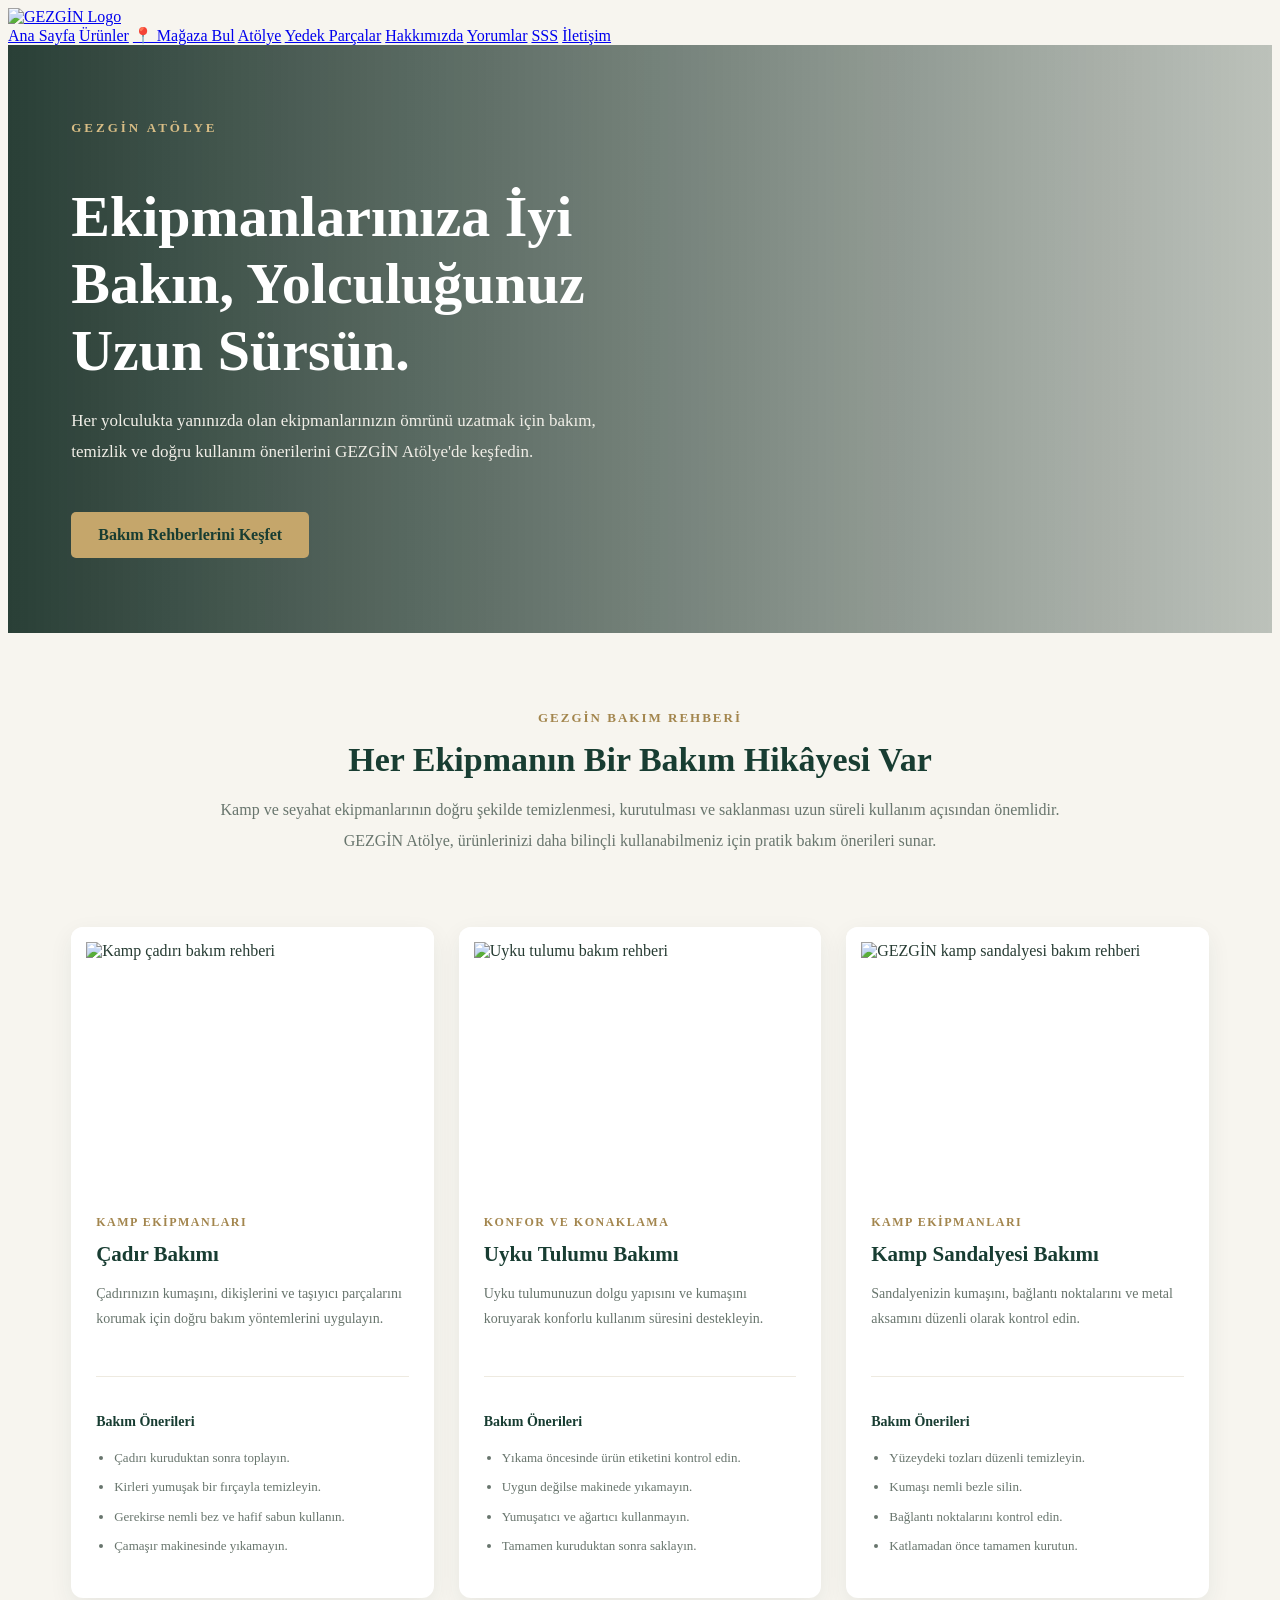
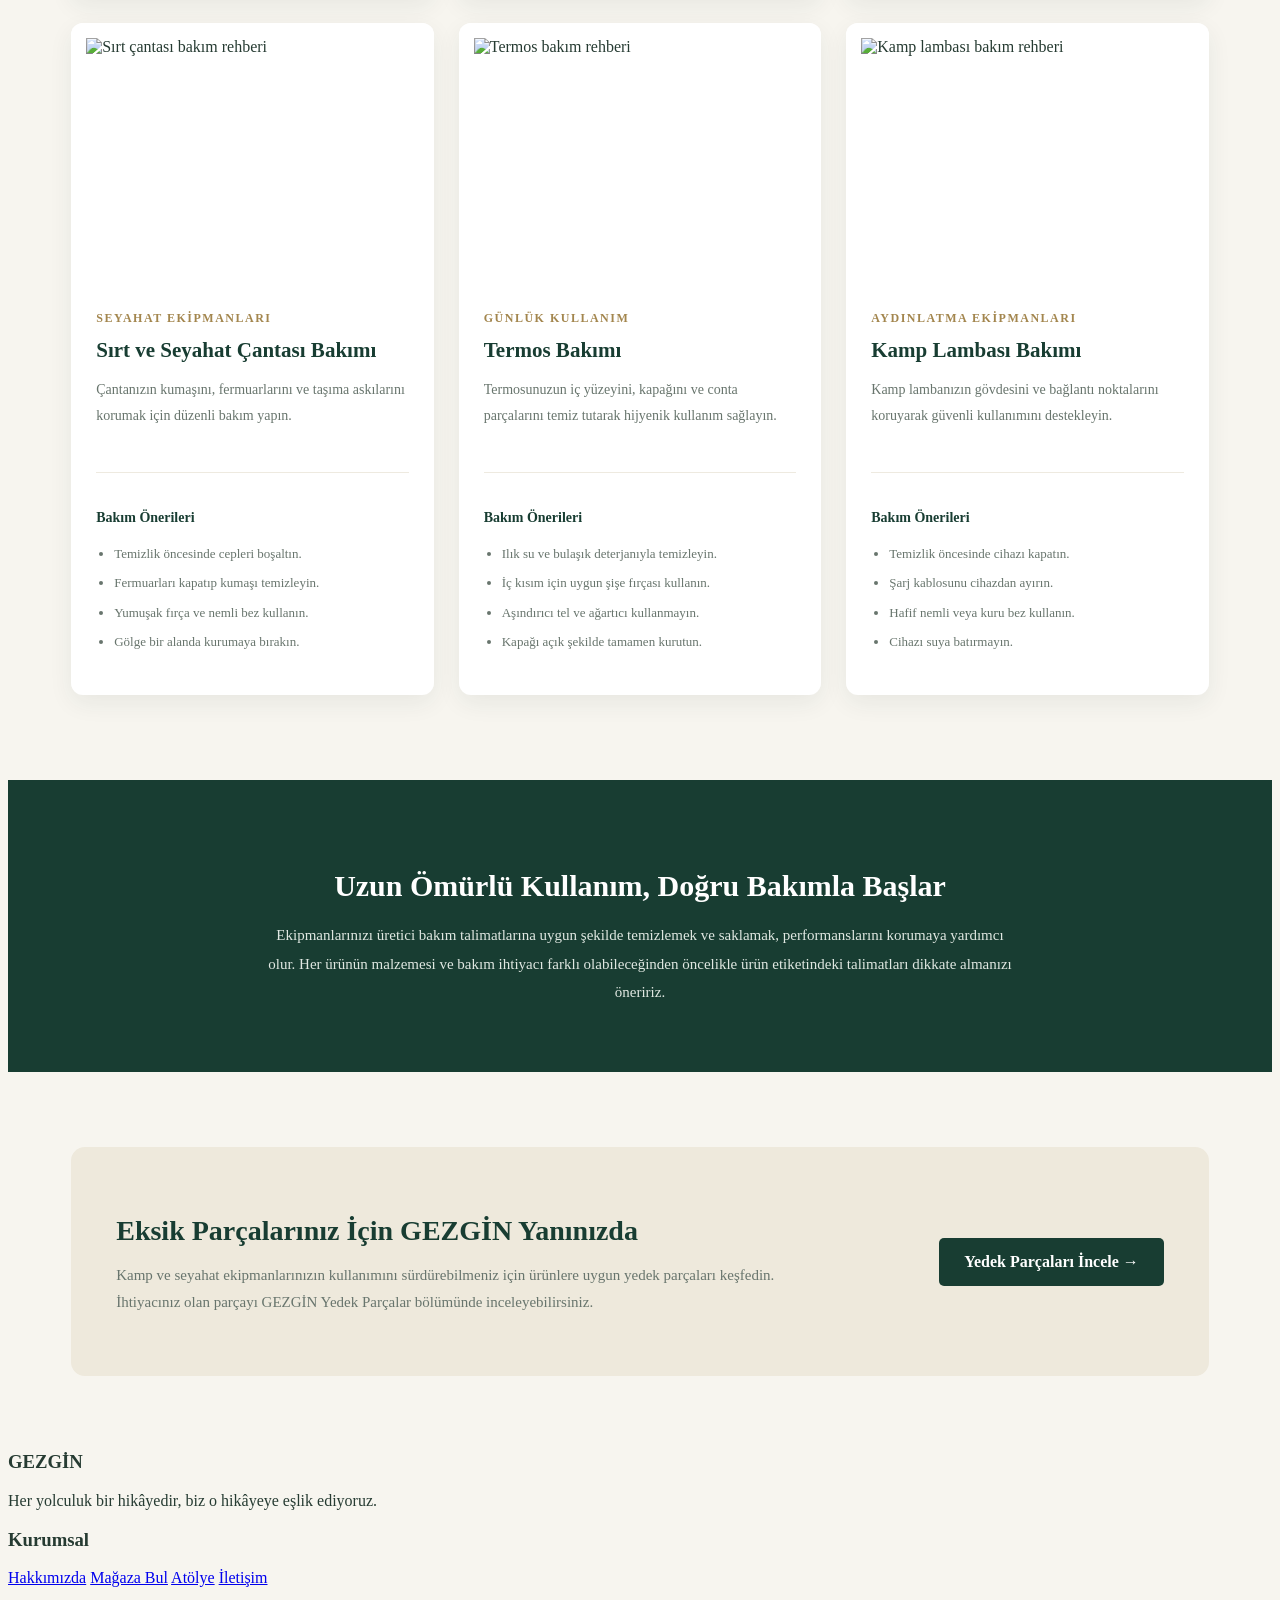
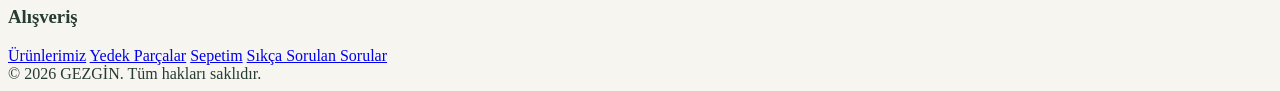
==== atolye.html @ 3ac99dc8 "Add files via upload" ====
<!DOCTYPE html>
<html lang="tr">
<head>
    <meta charset="UTF-8">
    <meta name="viewport" content="width=device-width, initial-scale=1.0">
    <meta name="description" content="GEZGİN Atölye: Kamp ve seyahat ekipmanlarınızın bakımı, temizliği ve uzun ömürlü kullanımı için rehberler.">

    <title>GEZGİN Atölye | Bakım ve Kullanım Rehberi</title>

    <link rel="stylesheet" href="style.css">

    <style>
        /* GENEL */
        .workshop-page {
            background: #f7f5ef;
            color: #263b32;
        }

        .workshop-container {
            width: 90%;
            max-width: 1250px;
            margin: auto;
        }

        /* HERO */
        .workshop-hero {
            min-height: 430px;
            background:
                linear-gradient(90deg, rgba(13, 38, 29, 0.88), rgba(13, 38, 29, 0.25)),
                url("images/gezgin-atolye.png") center/cover no-repeat;
            display: flex;
            align-items: center;
            color: white;
        }

        .workshop-hero-content {
            max-width: 650px;
            padding: 75px 0;
        }

        .workshop-label {
            color: #d8bd85;
            font-size: 13px;
            font-weight: 700;
            letter-spacing: 3px;
            text-transform: uppercase;
            margin-bottom: 20px;
        }

        .workshop-hero h1 {
            font-size: clamp(38px, 5vw, 58px);
            line-height: 1.15;
            margin-bottom: 22px;
            font-weight: 800;
        }

        .workshop-hero p {
            font-size: 17px;
            line-height: 1.8;
            color: #f0eee7;
            max-width: 570px;
        }

        .workshop-hero-button {
            display: inline-block;
            margin-top: 28px;
            padding: 14px 27px;
            background: #c5a66b;
            color: #183d32;
            text-decoration: none;
            border-radius: 5px;
            font-weight: 700;
            transition: 0.3s;
        }

        .workshop-hero-button:hover {
            background: #e0c995;
            transform: translateY(-3px);
        }

        /* GİRİŞ */
        .workshop-intro {
            text-align: center;
            padding: 75px 20px 55px;
            max-width: 850px;
            margin: auto;
        }

        .workshop-intro span {
            color: #a3864e;
            font-size: 13px;
            font-weight: 800;
            letter-spacing: 2px;
            text-transform: uppercase;
        }

        .workshop-intro h2 {
            color: #183d32;
            font-size: 34px;
            margin: 15px 0;
        }

        .workshop-intro p {
            color: #68756d;
            line-height: 1.9;
            font-size: 16px;
        }

        /* KATEGORİ KARTLARI */
        .workshop-grid {
            display: grid;
            grid-template-columns: repeat(3, 1fr);
            gap: 25px;
            padding-bottom: 85px;
        }

        .workshop-card {
            background: white;
            border-radius: 12px;
            overflow: hidden;
            box-shadow: 0 8px 25px rgba(24, 61, 50, 0.07);
            transition: 0.3s;
        }

        .workshop-card:hover {
            transform: translateY(-7px);
            box-shadow: 0 15px 35px rgba(24, 61, 50, 0.13);
        }

      .workshop-card-image {
    height: 260px;
    padding: 15px;
    background: #ffffff;
    overflow: hidden;
    display: flex;
    align-items: center;
    justify-content: center;
    box-sizing: border-box;
}

.workshop-card-image img {
    width: 100%;
    height: 100%;
    object-fit: contain;
    display: block;
    transition: 0.5s;
}

.workshop-card:hover .workshop-card-image img {
    transform: scale(1.04);
}

        .workshop-card:hover .workshop-card-image img {
            transform: scale(1.06);
        }

        .workshop-card-content {
            padding: 25px;
        }

        .workshop-card-content span {
            color: #a3864e;
            font-size: 12px;
            font-weight: 800;
            letter-spacing: 1.5px;
            text-transform: uppercase;
        }

        .workshop-card-content h3 {
            color: #183d32;
            font-size: 21px;
            margin: 12px 0;
        }

        .workshop-card-content p {
            color: #68756d;
            font-size: 14px;
            line-height: 1.8;
            min-height: 75px;
        }

        .workshop-tips {
            margin-top: 20px;
            padding-top: 18px;
            border-top: 1px solid #eeeae0;
        }

        .workshop-tips h4 {
            color: #183d32;
            font-size: 14px;
            margin-bottom: 12px;
        }

        .workshop-tips ul {
            padding-left: 18px;
            color: #68756d;
        }

        .workshop-tips li {
            font-size: 13px;
            line-height: 1.8;
            margin-bottom: 6px;
        }

        /* BİLGİ ALANI */
        .workshop-info {
            background: #183d32;
            color: white;
            padding: 65px 20px;
            text-align: center;
        }

        .workshop-info h2 {
            font-size: 30px;
            margin-bottom: 18px;
        }

        .workshop-info p {
            max-width: 750px;
            margin: auto;
            color: #e0e8e2;
            line-height: 1.9;
            font-size: 15px;
        }

        /* YEDEK PARÇA YÖNLENDİRME */
        .workshop-parts {
            margin: 75px auto;
            background: #eee9dc;
            border-radius: 14px;
            padding: 45px;
            display: flex;
            justify-content: space-between;
            align-items: center;
            gap: 30px;
        }

        .workshop-parts-text {
            max-width: 700px;
        }

        .workshop-parts h2 {
            color: #183d32;
            font-size: 28px;
            margin-bottom: 12px;
        }

        .workshop-parts p {
            color: #68756d;
            line-height: 1.8;
            font-size: 15px;
        }

        .workshop-parts a {
            display: inline-block;
            flex-shrink: 0;
            background: #183d32;
            color: white;
            padding: 15px 25px;
            border-radius: 5px;
            text-decoration: none;
            font-weight: 700;
            transition: 0.3s;
        }

        .workshop-parts a:hover {
            background: #c5a66b;
            color: #183d32;
        }

        /* DUYARLILIK */
        @media(max-width: 900px) {
            .workshop-grid {
                grid-template-columns: repeat(2, 1fr);
            }
        }

        @media(max-width: 600px) {
            .workshop-grid {
                grid-template-columns: 1fr;
            }

            .workshop-hero {
                min-height: 380px;
            }

            .workshop-hero-content {
                padding: 55px 0;
            }

            .workshop-intro h2 {
                font-size: 27px;
            }

            .workshop-parts {
                flex-direction: column;
                align-items: flex-start;
                padding: 30px;
            }

            .workshop-parts h2 {
                font-size: 24px;
            }
        }
    </style>
</head>

<body class="workshop-page">

<header class="site-header">

    <a href="index.html" class="logo">
        <img src="images/logo.png" alt="GEZGİN Logo">
    </a>

    <nav class="main-nav">
        <a href="index.html">Ana Sayfa</a>
        <a href="urunler.html">Ürünler</a>
        <a href="magazalar.html">📍 Mağaza Bul</a>
        <a href="atolye.html">Atölye</a>
        <a href="yedek-parcalar.html">Yedek Parçalar</a>
        <a href="hakkimizda.html">Hakkımızda</a>
        <a href="yorumlar.html">Yorumlar</a>
        <a href="sss.html">SSS</a>
        <a href="iletisim.html">İletişim</a>
    </nav>

</header>

<main>

    <section class="workshop-hero">
        <div class="workshop-container">
            <div class="workshop-hero-content">
                <div class="workshop-label">GEZGİN ATÖLYE</div>

                <h1>Ekipmanlarınıza İyi Bakın, Yolculuğunuz Uzun Sürsün.</h1>

                <p>
                    Her yolculukta yanınızda olan ekipmanlarınızın ömrünü
                    uzatmak için bakım, temizlik ve doğru kullanım
                    önerilerini GEZGİN Atölye'de keşfedin.
                </p>

                <a href="#bakim-rehberleri" class="workshop-hero-button">
                    Bakım Rehberlerini Keşfet
                </a>
            </div>
        </div>
    </section>

    <section class="workshop-intro">
        <span>GEZGİN BAKIM REHBERİ</span>
        <h2>Her Ekipmanın Bir Bakım Hikâyesi Var</h2>

        <p>
            Kamp ve seyahat ekipmanlarının doğru şekilde temizlenmesi,
            kurutulması ve saklanması uzun süreli kullanım açısından
            önemlidir. GEZGİN Atölye, ürünlerinizi daha bilinçli
            kullanabilmeniz için pratik bakım önerileri sunar.
        </p>
    </section>

    <section class="workshop-container" id="bakim-rehberleri">

        <div class="workshop-grid">

            <article class="workshop-card">
                <div class="workshop-card-image">
                    <img src="images/cadiryesil.png" alt="Kamp çadırı bakım rehberi">
                </div>

                <div class="workshop-card-content">
                    <span>KAMP EKİPMANLARI</span>
                    <h3>Çadır Bakımı</h3>

                    <p>
                        Çadırınızın kumaşını, dikişlerini ve taşıyıcı
                        parçalarını korumak için doğru bakım yöntemlerini
                        uygulayın.
                    </p>

                    <div class="workshop-tips">
                        <h4>Bakım Önerileri</h4>
                        <ul>
                            <li>Çadırı kuruduktan sonra toplayın.</li>
                            <li>Kirleri yumuşak bir fırçayla temizleyin.</li>
                            <li>Gerekirse nemli bez ve hafif sabun kullanın.</li>
                            <li>Çamaşır makinesinde yıkamayın.</li>
                        </ul>
                    </div>
                </div>
            </article>

            <article class="workshop-card">
                <div class="workshop-card-image">
                    <img src="images/tulumyesil.png" alt="Uyku tulumu bakım rehberi">
                </div>

                <div class="workshop-card-content">
                    <span>KONFOR VE KONAKLAMA</span>
                    <h3>Uyku Tulumu Bakımı</h3>

                    <p>
                        Uyku tulumunuzun dolgu yapısını ve kumaşını
                        koruyarak konforlu kullanım süresini destekleyin.
                    </p>

                    <div class="workshop-tips">
                        <h4>Bakım Önerileri</h4>
                        <ul>
                            <li>Yıkama öncesinde ürün etiketini kontrol edin.</li>
                            <li>Uygun değilse makinede yıkamayın.</li>
                            <li>Yumuşatıcı ve ağartıcı kullanmayın.</li>
                            <li>Tamamen kuruduktan sonra saklayın.</li>
                        </ul>
                    </div>
                </div>
            </article>

            <article class="workshop-card">
                <div class="workshop-card-image">
                    <img
    src="images/sandalyeyesil.png"
    alt="GEZGİN kamp sandalyesi bakım rehberi"
    onerror="this.onerror=null; this.src='images/sandalyelacivert.png';"
>
                </div>

                <div class="workshop-card-content">
                    <span>KAMP EKİPMANLARI</span>
                    <h3>Kamp Sandalyesi Bakımı</h3>

                    <p>
                        Sandalyenizin kumaşını, bağlantı noktalarını
                        ve metal aksamını düzenli olarak kontrol edin.
                    </p>

                    <div class="workshop-tips">
                        <h4>Bakım Önerileri</h4>
                        <ul>
                            <li>Yüzeydeki tozları düzenli temizleyin.</li>
                            <li>Kumaşı nemli bezle silin.</li>
                            <li>Bağlantı noktalarını kontrol edin.</li>
                            <li>Katlamadan önce tamamen kurutun.</li>
                        </ul>
                    </div>
                </div>
            </article>

            <article class="workshop-card">
                <div class="workshop-card-image">
                    <img src="images/sirtcantasiyesil.png" alt="Sırt çantası bakım rehberi">
                </div>

                <div class="workshop-card-content">
                    <span>SEYAHAT EKİPMANLARI</span>
                    <h3>Sırt ve Seyahat Çantası Bakımı</h3>

                    <p>
                        Çantanızın kumaşını, fermuarlarını ve taşıma
                        askılarını korumak için düzenli bakım yapın.
                    </p>

                    <div class="workshop-tips">
                        <h4>Bakım Önerileri</h4>
                        <ul>
                            <li>Temizlik öncesinde cepleri boşaltın.</li>
                            <li>Fermuarları kapatıp kumaşı temizleyin.</li>
                            <li>Yumuşak fırça ve nemli bez kullanın.</li>
                            <li>Gölge bir alanda kurumaya bırakın.</li>
                        </ul>
                    </div>
                </div>
            </article>

            <article class="workshop-card">
                <div class="workshop-card-image">
                    <img src="images/termossiyah.png" alt="Termos bakım rehberi">
                </div>

                <div class="workshop-card-content">
                    <span>GÜNLÜK KULLANIM</span>
                    <h3>Termos Bakımı</h3>

                    <p>
                        Termosunuzun iç yüzeyini, kapağını ve conta
                        parçalarını temiz tutarak hijyenik kullanım sağlayın.
                    </p>

                    <div class="workshop-tips">
                        <h4>Bakım Önerileri</h4>
                        <ul>
                            <li>Ilık su ve bulaşık deterjanıyla temizleyin.</li>
                            <li>İç kısım için uygun şişe fırçası kullanın.</li>
                            <li>Aşındırıcı tel ve ağartıcı kullanmayın.</li>
                            <li>Kapağı açık şekilde tamamen kurutun.</li>
                        </ul>
                    </div>
                </div>
            </article>

            <article class="workshop-card">
                <div class="workshop-card-image">
                    <img src="images/kamplambasi.png" alt="Kamp lambası bakım rehberi">
                </div>

                <div class="workshop-card-content">
                    <span>AYDINLATMA EKİPMANLARI</span>
                    <h3>Kamp Lambası Bakımı</h3>

                    <p>
                        Kamp lambanızın gövdesini ve bağlantı noktalarını
                        koruyarak güvenli kullanımını destekleyin.
                    </p>

                    <div class="workshop-tips">
                        <h4>Bakım Önerileri</h4>
                        <ul>
                            <li>Temizlik öncesinde cihazı kapatın.</li>
                            <li>Şarj kablosunu cihazdan ayırın.</li>
                            <li>Hafif nemli veya kuru bez kullanın.</li>
                            <li>Cihazı suya batırmayın.</li>
                        </ul>
                    </div>
                </div>
            </article>

        </div>
    </section>

    <section class="workshop-info">
        <div class="workshop-container">
            <h2>Uzun Ömürlü Kullanım, Doğru Bakımla Başlar</h2>

            <p>
                Ekipmanlarınızı üretici bakım talimatlarına uygun şekilde
                temizlemek ve saklamak, performanslarını korumaya yardımcı
                olur. Her ürünün malzemesi ve bakım ihtiyacı farklı
                olabileceğinden öncelikle ürün etiketindeki talimatları
                dikkate almanızı öneririz.
            </p>
        </div>
    </section>

    <section class="workshop-container">
        <div class="workshop-parts">
            <div class="workshop-parts-text">
                <h2>Eksik Parçalarınız İçin GEZGİN Yanınızda</h2>

                <p>
                    Kamp ve seyahat ekipmanlarınızın kullanımını
                    sürdürebilmeniz için ürünlere uygun yedek parçaları
                    keşfedin. İhtiyacınız olan parçayı GEZGİN Yedek
                    Parçalar bölümünde inceleyebilirsiniz.
                </p>
            </div>

            <a href="yedek-parcalar.html">
                Yedek Parçaları İncele →
            </a>
        </div>
    </section>

</main>

<footer class="site-footer">
    <div class="footer-content">

        <div class="footer-column">
            <h3>GEZGİN</h3>
            <p>
                Her yolculuk bir hikâyedir,
                biz o hikâyeye eşlik ediyoruz.
            </p>
        </div>

        <div class="footer-column">
            <h3>Kurumsal</h3>
            <a href="hakkimizda.html">Hakkımızda</a>
            <a href="magazalar.html">Mağaza Bul</a>
            <a href="atolye.html">Atölye</a>
            <a href="iletisim.html">İletişim</a>
        </div>

        <div class="footer-column">
            <h3>Alışveriş</h3>
            <a href="urunler.html">Ürünlerimiz</a>
            <a href="yedek-parcalar.html">Yedek Parçalar</a>
            <a href="sepet.html">Sepetim</a>
            <a href="sss.html">Sıkça Sorulan Sorular</a>
        </div>

    </div>

    <div class="footer-bottom">
        © 2026 GEZGİN. Tüm hakları saklıdır.
    </div>
</footer>

</body>
</html>
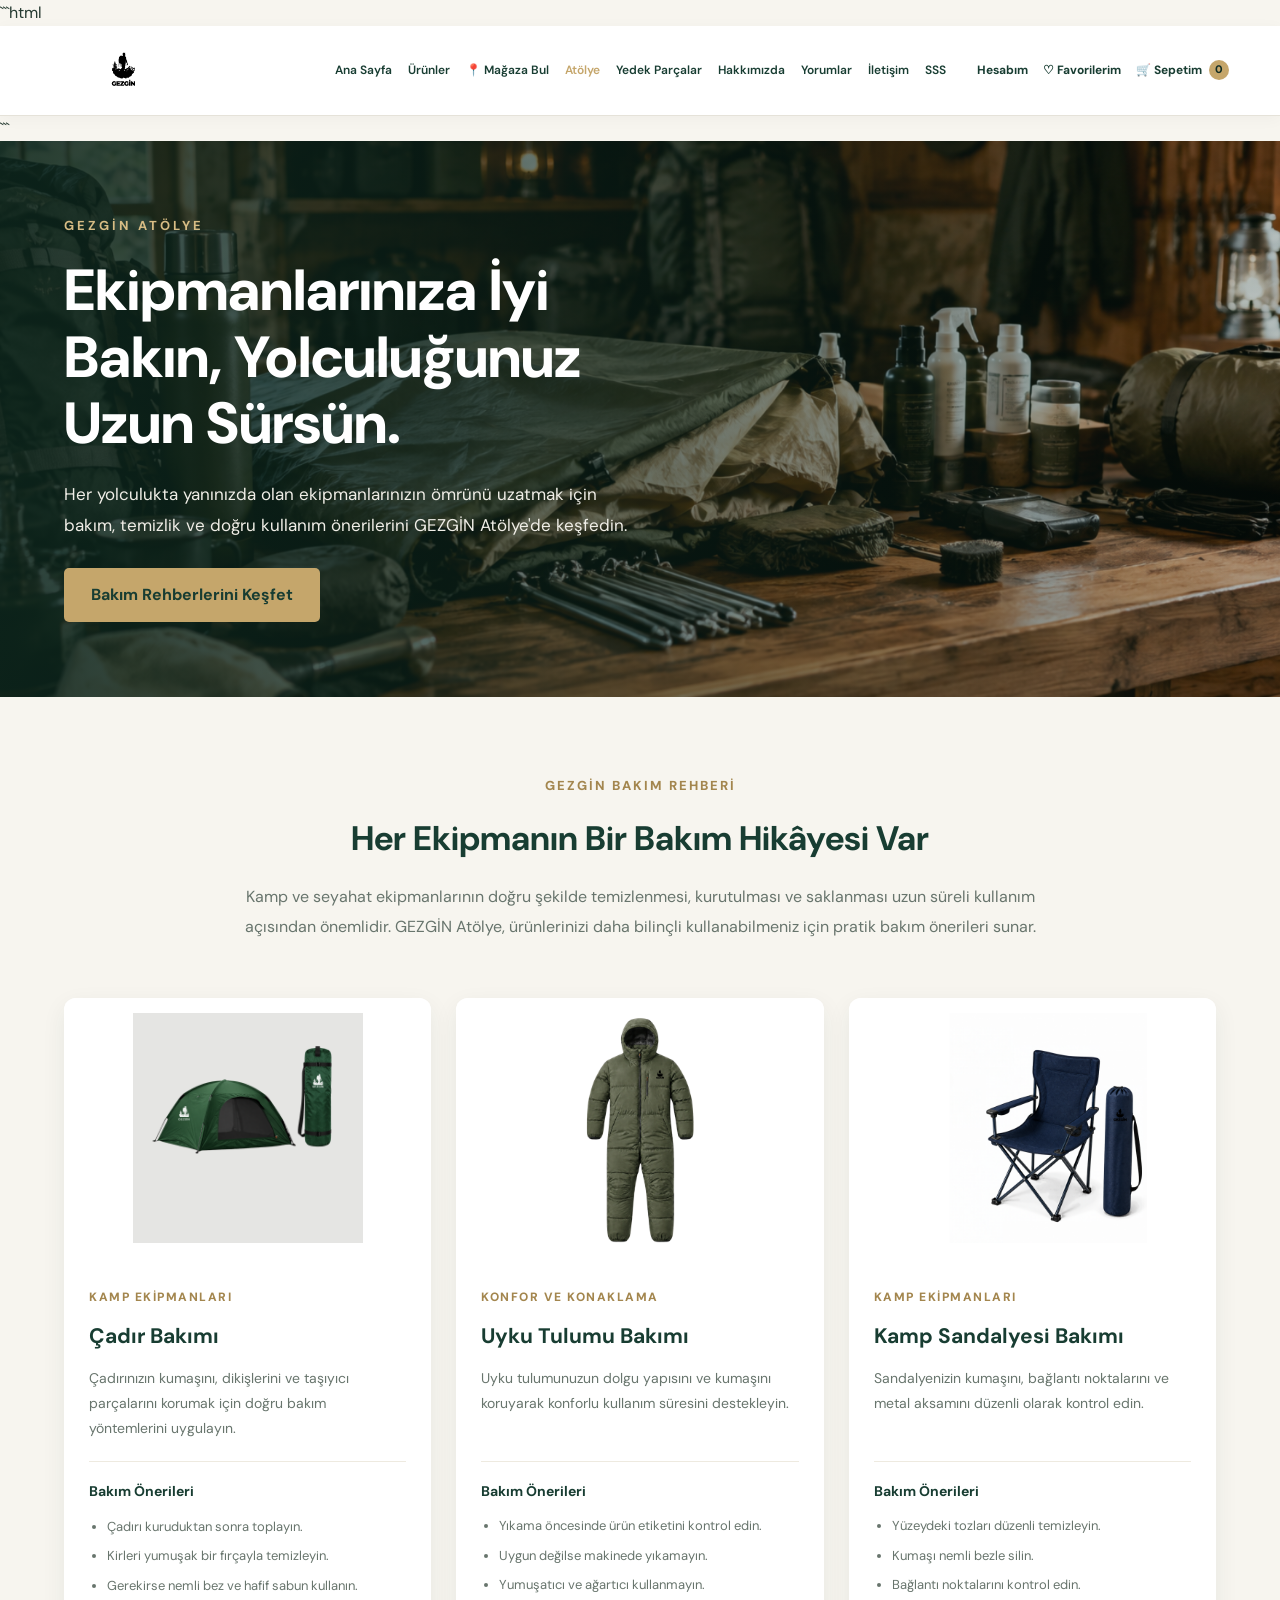
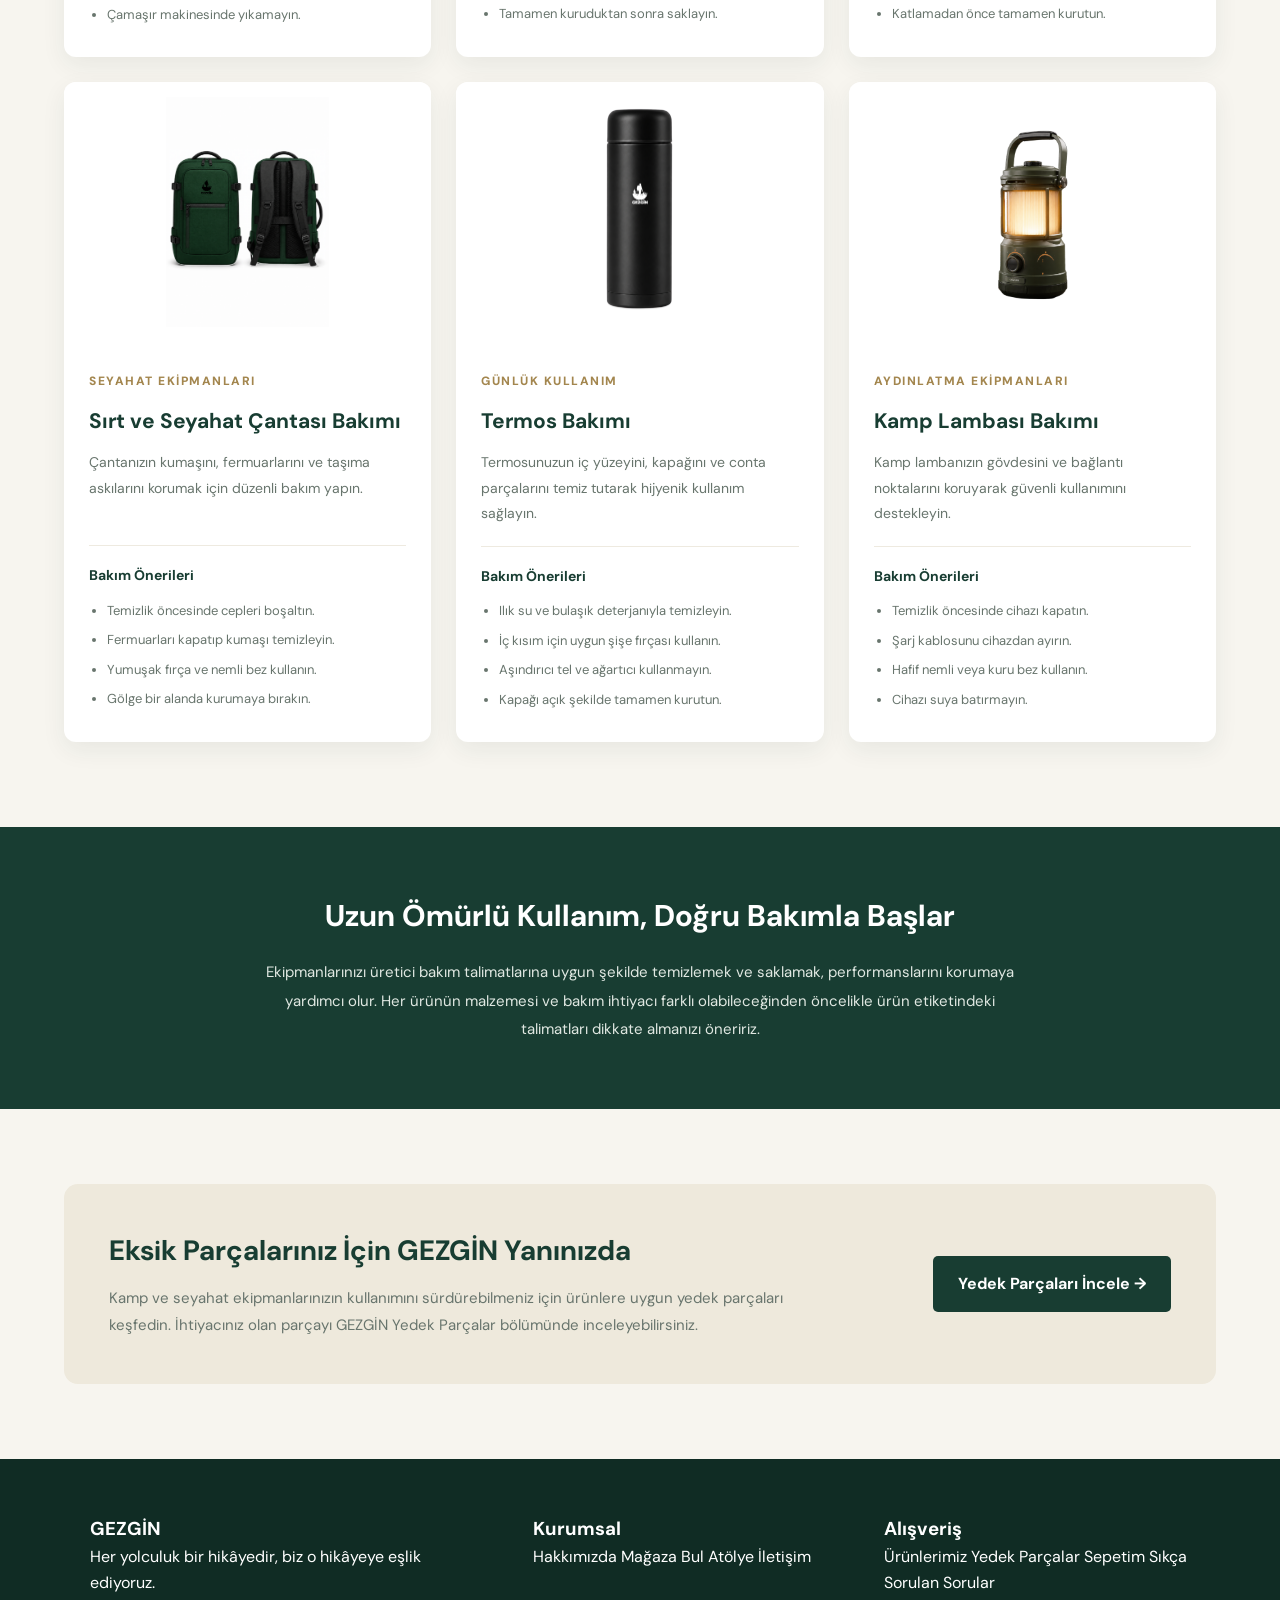
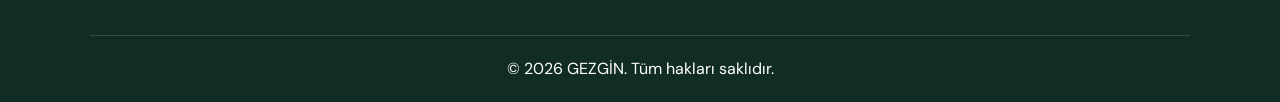
==== commit 69085441: "Add files via upload" ====
--- a/atolye.html
+++ b/atolye.html
@@ -306,7 +306,7 @@
 </head>
 
 <body class="workshop-page">
-
+```html
 <header class="site-header">
 
     <a href="index.html" class="logo">
@@ -317,16 +317,25 @@
         <a href="index.html">Ana Sayfa</a>
         <a href="urunler.html">Ürünler</a>
         <a href="magazalar.html">📍 Mağaza Bul</a>
-        <a href="atolye.html">Atölye</a>
+        <a href="atolye.html" class="active">Atölye</a>
         <a href="yedek-parcalar.html">Yedek Parçalar</a>
         <a href="hakkimizda.html">Hakkımızda</a>
         <a href="yorumlar.html">Yorumlar</a>
+        <a href="iletisim.html">İletişim</a>
         <a href="sss.html">SSS</a>
-        <a href="iletisim.html">İletişim</a>
     </nav>
 
+    <div class="header-actions">
+        <a href="hesabim.html">Hesabım</a>
+        <a href="favoriler.html">♡ Favorilerim</a>
+        <a href="sepet.html" class="cart-link">
+            🛒 Sepetim
+            <span id="cart-count">0</span>
+        </a>
+    </div>
+
 </header>
-
+```
 <main>
 
     <section class="workshop-hero">
--- a/style.css
+++ b/style.css
@@ -0,0 +1,2459 @@
+@import url('https://fonts.googleapis.com/css2?family=DM+Sans:wght@400;500;600;700;800&family=Playfair+Display:wght@500;600;700&display=swap');
+
+/* ========================================
+   GEZGİN - GENEL TASARIM
+======================================== */
+
+:root {
+    --green: #183d32;
+    --dark-green: #102c24;
+    --cream: #f7f5ef;
+    --white: #ffffff;
+    --gold: #c5a66b;
+    --light-green: #eaf0eb;
+    --border: #e5e2d9;
+    --text: #333333;
+    --muted: #777777;
+}
+
+* {
+    margin: 0;
+    padding: 0;
+    box-sizing: border-box;
+}
+
+html {
+    scroll-behavior: smooth;
+}
+
+body {
+    font-family: 'DM Sans', sans-serif;
+    color: var(--text);
+    background: var(--white);
+    line-height: 1.6;
+    overflow-x: hidden;
+}
+
+a {
+    color: inherit;
+    text-decoration: none;
+}
+
+button,
+input,
+select,
+textarea {
+    font-family: inherit;
+}
+
+button {
+    cursor: pointer;
+}
+
+img {
+    max-width: 100%;
+}
+
+/* ========================================
+   HEADER - ÜST MENÜ
+======================================== */
+
+.site-header {
+    width: 100%;
+    min-height: 90px;
+    padding: 12px 4%;
+    display: grid;
+    grid-template-columns: 145px minmax(0, 1fr) auto;
+    align-items: center;
+    gap: 15px;
+    background: var(--white);
+    border-bottom: 1px solid var(--border);
+    position: sticky;
+    top: 0;
+    z-index: 1000;
+    box-shadow: 0 3px 15px rgba(0, 0, 0, 0.035);
+}
+
+.logo {
+    display: flex;
+    align-items: center;
+    flex-shrink: 0;
+}
+
+.logo img {
+    display: block;
+    width: 145px;
+    height: 65px;
+    max-width: 145px;
+    object-fit: contain;
+}
+
+.main-nav {
+    min-width: 0;
+    display: flex;
+    align-items: center;
+    justify-content: center;
+    flex-wrap: wrap;
+    gap: 10px 16px;
+}
+
+.main-nav a {
+    color: var(--green);
+    font-size: 12px;
+    font-weight: 600;
+    white-space: nowrap;
+    transition: color 0.25s ease;
+}
+
+.main-nav a:hover,
+.main-nav a.active {
+    color: var(--gold);
+}
+
+.header-actions {
+    display: flex;
+    align-items: center;
+    justify-content: flex-end;
+    gap: 13px;
+    flex-shrink: 0;
+}
+
+.header-actions a {
+    color: var(--green);
+    font-size: 12px;
+    font-weight: 700;
+    white-space: nowrap;
+    transition: color 0.25s ease;
+}
+
+.header-actions a:hover {
+    color: var(--gold);
+}
+
+.cart-link {
+    display: flex;
+    align-items: center;
+    gap: 7px;
+}
+
+#cart-count {
+    min-width: 20px;
+    height: 20px;
+    padding: 2px 5px;
+    display: inline-flex;
+    align-items: center;
+    justify-content: center;
+    background: var(--gold);
+    color: var(--dark-green);
+    border-radius: 50%;
+    font-size: 11px;
+    font-weight: 800;
+}
+
+/* ========================================
+   ANA SAYFA - HERO
+======================================== */
+
+.hero-section {
+    min-height: 440px;
+    padding: 70px 8%;
+    display: flex;
+    align-items: center;
+    background: linear-gradient(120deg, #102c24, #183d32);
+    color: var(--white);
+}
+
+.hero-content {
+    max-width: 650px;
+}
+
+.hero-label {
+    display: block;
+    color: var(--gold);
+    font-size: 12px;
+    font-weight: 800;
+    letter-spacing: 3px;
+    margin-bottom: 20px;
+}
+
+.hero-content h1 {
+    font-family: 'Playfair Display', serif;
+    font-size: clamp(35px, 5vw, 58px);
+    line-height: 1.2;
+    margin-bottom: 20px;
+    color: var(--white);
+}
+
+.hero-content > p {
+    max-width: 560px;
+    color: #e3e8e4;
+    font-size: 15px;
+    line-height: 1.8;
+    margin-bottom: 25px;
+}
+
+.discount-box {
+    display: flex;
+    flex-direction: column;
+    gap: 5px;
+    padding: 15px 20px;
+    margin-bottom: 25px;
+    border-left: 3px solid var(--gold);
+    background: rgba(255, 255, 255, 0.08);
+}
+
+.discount-box strong {
+    color: var(--gold);
+    font-size: 14px;
+}
+
+.discount-box span {
+    color: #e5e5e5;
+    font-size: 13px;
+}
+
+.hero-button {
+    display: inline-block;
+    padding: 14px 27px;
+    background: var(--gold);
+    color: var(--dark-green);
+    border-radius: 5px;
+    font-size: 13px;
+    font-weight: 800;
+    transition: all 0.3s ease;
+}
+
+.hero-button:hover {
+    background: var(--white);
+    transform: translateY(-3px);
+}
+
+/* ========================================
+   KAMPANYA SLIDER
+======================================== */
+
+.gezgin-slider {
+    position: relative;
+    width: 90%;
+    max-width: 1400px;
+    height: 430px;
+    margin: 25px auto 40px;
+    overflow: hidden;
+    border-radius: 18px;
+    background: var(--green);
+}
+
+.gezgin-slide {
+    position: absolute;
+    inset: 0;
+    opacity: 0;
+    visibility: hidden;
+    transition: opacity 0.8s ease, visibility 0.8s ease;
+}
+
+.gezgin-slide.active {
+    opacity: 1;
+    visibility: visible;
+    z-index: 1;
+}
+
+.gezgin-slide img {
+    width: 100%;
+    height: 100%;
+    object-fit: cover;
+    display: block;
+}
+
+.gezgin-slide::after {
+    content: "";
+    position: absolute;
+    inset: 0;
+    background: linear-gradient(
+        90deg,
+        rgba(10, 30, 23, 0.85),
+        rgba(10, 30, 23, 0.55) 45%,
+        rgba(10, 30, 23, 0.05)
+    );
+}
+
+.gezgin-campaign-content {
+    position: absolute;
+    z-index: 2;
+    top: 50%;
+    left: 8%;
+    transform: translateY(-50%);
+    max-width: 520px;
+    color: var(--white);
+}
+
+.gezgin-campaign-content span {
+    display: block;
+    color: #d8bd85;
+    font-size: 13px;
+    font-weight: 700;
+    letter-spacing: 3px;
+    margin-bottom: 18px;
+}
+
+.gezgin-campaign-content h2 {
+    color: var(--white);
+    font-size: clamp(27px, 4vw, 46px);
+    line-height: 1.15;
+    margin-bottom: 18px;
+}
+
+.gezgin-campaign-content p {
+    color: #f2f0e9;
+    font-size: 16px;
+    margin-bottom: 28px;
+    line-height: 1.7;
+}
+
+.gezgin-campaign-content a {
+    display: inline-block;
+    padding: 14px 27px;
+    background: var(--gold);
+    color: var(--green);
+    border-radius: 5px;
+    font-weight: 700;
+    transition: 0.3s;
+}
+
+.gezgin-campaign-content a:hover {
+    background: var(--white);
+    transform: translateY(-3px);
+}
+
+.gezgin-slider-arrow {
+    position: absolute;
+    z-index: 5;
+    top: 50%;
+    transform: translateY(-50%);
+    width: 45px;
+    height: 45px;
+    border: none;
+    border-radius: 50%;
+    background: rgba(255, 255, 255, 0.85);
+    color: var(--green);
+    font-size: 25px;
+    cursor: pointer;
+    transition: 0.3s;
+}
+
+.gezgin-slider-arrow:hover {
+    background: var(--gold);
+}
+
+.gezgin-prev {
+    left: 20px;
+}
+
+.gezgin-next {
+    right: 20px;
+}
+
+.gezgin-slider-dots {
+    position: absolute;
+    z-index: 6;
+    bottom: 20px;
+    left: 50%;
+    transform: translateX(-50%);
+    display: flex;
+    gap: 10px;
+}
+
+.gezgin-dot {
+    width: 11px;
+    height: 11px;
+    border: none;
+    border-radius: 50%;
+    background: rgba(255, 255, 255, 0.6);
+    cursor: pointer;
+}
+
+.gezgin-dot.active {
+    background: var(--gold);
+    width: 28px;
+    border-radius: 10px;
+}
+
+/* ========================================
+   BÖLÜM BAŞLIKLARI
+======================================== */
+
+.featured-section {
+    padding: 75px 5%;
+}
+
+.section-heading {
+    text-align: center;
+    margin-bottom: 45px;
+}
+
+.section-heading > span {
+    color: var(--gold);
+    font-size: 11px;
+    font-weight: 800;
+    letter-spacing: 3px;
+}
+
+.section-heading h2 {
+    color: var(--green);
+    font-family: 'Playfair Display', serif;
+    font-size: clamp(28px, 4vw, 38px);
+    margin: 10px 0;
+}
+
+.section-heading p {
+    color: var(--muted);
+    font-size: 14px;
+}
+
+/* ========================================
+   ÜRÜN ARAMA VE FİLTRELEME
+======================================== */
+
+.product-controls {
+    width: 100%;
+    max-width: 1120px;
+    margin: 0 auto 25px;
+    padding: 28px 32px;
+    display: grid;
+    grid-template-columns: 1.5fr 1fr 1fr;
+    align-items: end;
+    gap: 24px;
+    background: var(--cream);
+    border: 1px solid var(--border);
+    border-radius: 14px;
+    box-shadow: 0 6px 22px rgba(16, 44, 36, 0.05);
+}
+
+.search-box,
+.filter-box,
+.sort-box {
+    width: 100%;
+    min-width: 0;
+    display: flex;
+    flex-direction: column;
+    gap: 10px;
+}
+
+.product-controls label {
+    display: block;
+    color: var(--green);
+    font-size: 14px;
+    font-weight: 800;
+    letter-spacing: 0.2px;
+}
+
+.product-controls input,
+.product-controls select {
+    width: 100%;
+    height: 54px;
+    padding: 0 17px;
+    border: 1px solid #dcd8cc;
+    border-radius: 8px;
+    background: var(--white);
+    color: var(--text);
+    font-size: 14px;
+    font-weight: 500;
+    transition: border-color 0.25s ease, box-shadow 0.25s ease;
+}
+
+.product-controls input::placeholder {
+    color: #999999;
+}
+
+.product-controls input:focus,
+.product-controls select:focus {
+    outline: none;
+    border-color: var(--gold);
+    box-shadow: 0 0 0 4px rgba(197, 166, 107, 0.15);
+}
+
+.product-controls select {
+    cursor: pointer;
+}
+
+.product-results {
+    width: 100%;
+    max-width: 1120px;
+    margin: 0 auto 25px;
+    padding: 0 3px;
+}
+
+.product-results p {
+    color: var(--muted);
+    font-size: 14px;
+    font-weight: 600;
+}
+
+.no-products {
+    max-width: 700px;
+    margin: 35px auto;
+    padding: 50px 25px;
+    text-align: center;
+    background: var(--cream);
+    border: 1px solid var(--border);
+    border-radius: 12px;
+}
+
+.no-products h3 {
+    color: var(--green);
+    font-family: 'Playfair Display', serif;
+    font-size: 25px;
+    margin-bottom: 10px;
+}
+
+.no-products p {
+    color: var(--muted);
+    font-size: 14px;
+}
+
+/* ========================================
+   ÜRÜN KARTLARI
+======================================== */
+
+.product-grid {
+    display: grid;
+    grid-template-columns: repeat(4, minmax(0, 1fr));
+    gap: 25px;
+}
+
+.product-card {
+    min-width: 0;
+    position: relative;
+    background: var(--white);
+    border: 1px solid var(--border);
+    border-radius: 10px;
+    overflow: hidden;
+    transition: transform 0.3s ease, box-shadow 0.3s ease;
+}
+
+.product-card:hover {
+    transform: translateY(-5px);
+    box-shadow: 0 12px 28px rgba(0, 0, 0, 0.08);
+}
+
+.product-card > a:first-child {
+    width: 100%;
+    height: 245px;
+    padding: 18px;
+    display: flex;
+    align-items: center;
+    justify-content: center;
+    overflow: hidden;
+    background: #faf9f5;
+}
+
+.product-card > a:first-child img {
+    display: block;
+    width: 100%;
+    height: 100%;
+    max-height: 210px;
+    object-fit: contain;
+    transition: transform 0.4s ease;
+}
+
+.product-card:hover > a:first-child img {
+    transform: scale(1.05);
+}
+
+.product-info {
+    padding: 20px;
+}
+
+.product-category {
+    display: block;
+    color: var(--gold);
+    font-size: 10px;
+    font-weight: 800;
+    letter-spacing: 1.5px;
+    margin-bottom: 9px;
+}
+
+.product-info h3 {
+    color: var(--green);
+    font-size: 15px;
+    line-height: 1.5;
+    margin-bottom: 12px;
+}
+
+.product-price {
+    color: var(--green);
+    font-size: 18px;
+    font-weight: 800;
+    margin: 12px 0;
+}
+
+.product-button {
+    display: inline-block;
+    padding: 11px 18px;
+    background: var(--green);
+    color: var(--white);
+    border-radius: 5px;
+    font-size: 12px;
+    font-weight: 700;
+    transition: all 0.3s ease;
+}
+
+.product-button:hover {
+    background: var(--gold);
+    color: var(--dark-green);
+}
+
+.all-products {
+    text-align: center;
+    margin-top: 40px;
+}
+
+.all-products a {
+    display: inline-block;
+    padding: 14px 28px;
+    border: 1px solid var(--green);
+    border-radius: 5px;
+    color: var(--green);
+    font-size: 13px;
+    font-weight: 700;
+    transition: all 0.3s ease;
+}
+
+.all-products a:hover {
+    background: var(--green);
+    color: var(--white);
+}
+
+/* ========================================
+   FAVORİ KALBİ
+======================================== */
+
+.product-card .favorite-button {
+    position: absolute;
+    top: 13px;
+    right: 13px;
+    z-index: 10;
+    width: 46px;
+    height: 46px;
+    padding: 0;
+    display: flex;
+    align-items: center;
+    justify-content: center;
+    border: 1px solid rgba(229, 226, 217, 0.8);
+    border-radius: 50%;
+    background: rgba(255, 255, 255, 0.96);
+    color: var(--green);
+    font-size: 29px;
+    line-height: 1;
+    box-shadow: 0 4px 14px rgba(0, 0, 0, 0.12);
+    transition: transform 0.25s ease, background 0.25s ease, color 0.25s ease;
+}
+
+.product-card .favorite-button:hover {
+    transform: scale(1.12);
+    background: var(--green);
+    color: var(--white);
+}
+
+.product-card .favorite-button.active {
+    background: var(--gold);
+    color: var(--dark-green);
+    border-color: var(--gold);
+}
+
+.product-card .favorite-button.active:hover {
+    background: var(--green);
+    color: var(--white);
+    border-color: var(--green);
+}
+
+/* ========================================
+   ANA SAYFA ÜRÜN KARTLARI
+======================================== */
+
+#featured-products-list .product-card {
+    min-width: 0;
+}
+
+#featured-products-list .product-image-link {
+    display: flex;
+    align-items: center;
+    justify-content: center;
+    width: 100%;
+    height: 245px;
+    padding: 18px;
+    background: #faf9f5;
+    overflow: hidden;
+}
+
+#featured-products-list .product-image-link img {
+    width: 100%;
+    height: 100%;
+    object-fit: contain;
+    transition: transform 0.4s ease;
+}
+
+#featured-products-list .product-card:hover .product-image-link img {
+    transform: scale(1.05);
+}
+
+#featured-products-list .home-discount-badge {
+    position: absolute;
+    top: 13px;
+    left: 12px;
+    z-index: 2;
+    padding: 6px 10px;
+    border-radius: 5px;
+    background: #f5e8d2;
+    color: #8a632b;
+    font-size: 11px;
+    font-weight: 800;
+}
+
+#featured-products-list .home-old-price {
+    color: #999;
+    font-size: 13px;
+    text-decoration: line-through;
+}
+
+#featured-products-list .home-current-price {
+    display: block;
+    color: var(--green);
+    font-size: 19px;
+    font-weight: 800;
+}
+
+#featured-products-list .home-product-actions {
+    display: flex;
+    flex-wrap: wrap;
+    align-items: center;
+    gap: 9px;
+    margin-top: 12px;
+}
+
+#featured-products-list .home-stock-status {
+    display: inline-block;
+    margin: 7px 0;
+    font-size: 12px;
+    font-weight: 700;
+}
+
+#featured-products-list .home-stock-available {
+    color: #27734c;
+}
+
+#featured-products-list .home-stock-low {
+    color: #b17b27;
+}
+
+#featured-products-list .home-stock-out {
+    color: #b33b35;
+}
+
+#featured-products-list .home-restock-button {
+    padding: 9px 12px;
+    border: 1px solid var(--green);
+    border-radius: 5px;
+    background: var(--white);
+    color: var(--green);
+    font-size: 11px;
+    font-weight: 700;
+}
+
+/* ========================================
+   HAKKIMIZDA ALANI
+======================================== */
+
+.about-section {
+    padding: 90px 8%;
+    background: var(--cream);
+}
+
+.about-content {
+    max-width: 750px;
+    margin: auto;
+    text-align: center;
+}
+
+.about-content > span {
+    color: var(--gold);
+    font-size: 11px;
+    font-weight: 800;
+    letter-spacing: 3px;
+}
+
+.about-content h2 {
+    font-family: 'Playfair Display', serif;
+    font-size: clamp(29px, 4vw, 42px);
+    color: var(--green);
+    margin: 15px 0;
+}
+
+.about-content p {
+    color: var(--muted);
+    font-size: 15px;
+    line-height: 1.9;
+    margin-bottom: 25px;
+}
+
+/* ========================================
+   İLETİŞİM SAYFASI
+======================================== */
+
+.contact-section {
+    min-height: 70vh;
+    padding: 75px 6% 90px;
+    background: #fbfaf7;
+}
+
+.contact-hero {
+    max-width: 850px;
+    margin: 0 auto 55px;
+    text-align: center;
+}
+
+.contact-hero span,
+.contact-highlight {
+    display: inline-block;
+    color: var(--gold);
+    font-size: 12px;
+    font-weight: 800;
+    letter-spacing: 3px;
+    margin-bottom: 12px;
+}
+
+.contact-hero h1 {
+    color: var(--green);
+    font-family: 'Playfair Display', serif;
+    font-size: clamp(34px, 5vw, 48px);
+    margin-bottom: 15px;
+}
+
+.contact-hero p,
+.contact-description {
+    color: var(--muted);
+    font-size: 15px;
+    line-height: 1.9;
+}
+
+.contact-container {
+    width: 100%;
+    max-width: 1150px;
+    margin: 0 auto;
+    display: grid;
+    grid-template-columns: 0.85fr 1.4fr;
+    align-items: stretch;
+    gap: 35px;
+}
+
+.contact-info {
+    padding: 38px 32px;
+    border-radius: 14px;
+    background: linear-gradient(145deg, var(--dark-green), var(--green));
+    color: var(--white);
+    box-shadow: 0 12px 30px rgba(16, 44, 36, 0.12);
+}
+
+.contact-info h2 {
+    color: var(--white);
+    font-family: 'Playfair Display', serif;
+    font-size: 27px;
+    margin-bottom: 12px;
+}
+
+.contact-info > p {
+    color: #d6e0d9;
+    font-size: 13px;
+    line-height: 1.8;
+    margin-bottom: 30px;
+}
+
+.contact-detail {
+    display: flex;
+    align-items: flex-start;
+    gap: 15px;
+    padding: 19px 0;
+    border-bottom: 1px solid rgba(255, 255, 255, 0.15);
+}
+
+.contact-detail:last-child {
+    border-bottom: none;
+}
+
+.contact-detail-icon {
+    width: 43px;
+    height: 43px;
+    flex-shrink: 0;
+    display: flex;
+    align-items: center;
+    justify-content: center;
+    border-radius: 50%;
+    background: rgba(197, 166, 107, 0.17);
+    color: var(--gold);
+    font-size: 19px;
+}
+
+.contact-detail h3 {
+    color: var(--gold);
+    font-size: 14px;
+    margin-bottom: 4px;
+}
+
+.contact-detail p,
+.contact-detail a {
+    color: #e0e7e2;
+    font-size: 13px;
+    line-height: 1.7;
+    overflow-wrap: anywhere;
+}
+
+.contact-detail a:hover {
+    color: var(--gold);
+}
+
+.contact-form {
+    padding: 40px;
+    background: var(--white);
+    border: 1px solid var(--border);
+    border-radius: 14px;
+    box-shadow: 0 8px 30px rgba(16, 44, 36, 0.055);
+}
+
+.contact-form h2 {
+    color: var(--green);
+    font-family: 'Playfair Display', serif;
+    font-size: 28px;
+    margin-bottom: 8px;
+}
+
+.contact-form > p {
+    color: var(--muted);
+    font-size: 13px;
+    margin-bottom: 25px;
+}
+
+.contact-form .form-group {
+    display: flex;
+    flex-direction: column;
+    gap: 8px;
+    margin-bottom: 19px;
+}
+
+.contact-form label {
+    color: var(--green);
+    font-size: 13px;
+    font-weight: 700;
+}
+
+.contact-form input,
+.contact-form textarea,
+.contact-form select {
+    width: 100%;
+    padding: 14px 16px;
+    border: 1px solid #dedbd2;
+    border-radius: 7px;
+    background: #fdfdfb;
+    color: var(--text);
+    font-size: 14px;
+    transition: border-color 0.25s ease, box-shadow 0.25s ease;
+}
+
+.contact-form input {
+    height: 51px;
+}
+
+.contact-form textarea {
+    min-height: 150px;
+    resize: vertical;
+}
+
+.contact-form input::placeholder,
+.contact-form textarea::placeholder {
+    color: #a2a2a2;
+}
+
+.contact-form input:focus,
+.contact-form textarea:focus,
+.contact-form select:focus {
+    outline: none;
+    border-color: var(--gold);
+    box-shadow: 0 0 0 4px rgba(197, 166, 107, 0.13);
+    background: var(--white);
+}
+
+.contact-submit-button {
+    width: 100%;
+    min-height: 53px;
+    margin-top: 5px;
+    padding: 13px 20px;
+    border: none;
+    border-radius: 7px;
+    background: var(--green);
+    color: var(--white);
+    font-size: 14px;
+    font-weight: 800;
+    transition: all 0.3s ease;
+}
+
+.contact-submit-button:hover {
+    background: var(--gold);
+    color: var(--dark-green);
+    transform: translateY(-2px);
+    box-shadow: 0 7px 18px rgba(16, 44, 36, 0.12);
+}
+
+.contact-success {
+    display: none;
+    margin-top: 20px;
+    padding: 16px 18px;
+    border: 1px solid #b8d8c2;
+    border-radius: 8px;
+    background: #edf7ef;
+    color: #24623d;
+    font-size: 13px;
+    font-weight: 600;
+    line-height: 1.7;
+}
+
+.contact-success.show {
+    display: block;
+    animation: contactMessageIn 0.35s ease;
+}
+
+@keyframes contactMessageIn {
+    from {
+        opacity: 0;
+        transform: translateY(8px);
+    }
+
+    to {
+        opacity: 1;
+        transform: translateY(0);
+    }
+}
+
+/* ========================================
+   SSS SAYFASI - HERO
+======================================== */
+
+.faq-hero {
+    min-height: 340px;
+    padding: 65px 8%;
+    display: flex;
+    align-items: center;
+    justify-content: center;
+    text-align: center;
+    color: var(--white);
+    background:
+        radial-gradient(circle at 85% 20%, rgba(197, 166, 107, 0.16), transparent 30%),
+        linear-gradient(120deg, var(--dark-green), var(--green));
+}
+
+.faq-hero .hero-content {
+    max-width: 760px;
+}
+
+.faq-hero .hero-content > span {
+    display: block;
+    color: var(--gold);
+    font-size: 12px;
+    font-weight: 800;
+    letter-spacing: 3px;
+    margin-bottom: 18px;
+}
+
+.faq-hero .hero-content h1 {
+    font-family: 'Playfair Display', serif;
+    font-size: clamp(36px, 5vw, 52px);
+    line-height: 1.2;
+    margin-bottom: 17px;
+    color: var(--white);
+}
+
+.faq-hero .hero-content p {
+    max-width: 580px;
+    margin: 0 auto 25px;
+    color: #e2e9e4;
+    font-size: 15px;
+    line-height: 1.8;
+}
+
+.faq-hero .primary-button {
+    display: inline-block;
+    padding: 13px 27px;
+    border-radius: 6px;
+    background: var(--gold);
+    color: var(--dark-green);
+    font-size: 13px;
+    font-weight: 800;
+    transition: all 0.3s ease;
+}
+
+.faq-hero .primary-button:hover {
+    background: var(--white);
+    transform: translateY(-3px);
+}
+
+/* ========================================
+   SSS SAYFASI - ANA ALAN
+======================================== */
+
+.faq-section {
+    width: 100%;
+    max-width: 1100px;
+    margin: 0 auto;
+    padding: 75px 30px 90px;
+    background: var(--white);
+}
+
+.faq-section > .section-heading {
+    max-width: 750px;
+    margin: 0 auto 55px;
+}
+
+.faq-section > .section-heading h2 {
+    font-size: clamp(28px, 4vw, 38px);
+}
+
+.faq-section > .section-heading p {
+    max-width: 650px;
+    margin: 0 auto;
+    line-height: 1.8;
+}
+
+/* ========================================
+   SSS - KATEGORİLER
+======================================== */
+
+.faq-category {
+    margin-bottom: 42px;
+    padding: 30px;
+    border: 1px solid var(--border);
+    border-radius: 13px;
+    background: #fdfcf9;
+    box-shadow: 0 5px 20px rgba(16, 44, 36, 0.035);
+}
+
+.faq-category-heading {
+    display: flex;
+    align-items: center;
+    gap: 16px;
+    padding-bottom: 21px;
+    margin-bottom: 20px;
+    border-bottom: 1px solid var(--border);
+}
+
+.faq-category-heading > span {
+    width: 43px;
+    height: 43px;
+    flex-shrink: 0;
+    display: flex;
+    align-items: center;
+    justify-content: center;
+    border-radius: 10px;
+    background: var(--green);
+    color: var(--gold);
+    font-size: 14px;
+    font-weight: 800;
+    letter-spacing: 1px;
+}
+
+.faq-category-heading h2 {
+    color: var(--green);
+    font-family: 'Playfair Display', serif;
+    font-size: 23px;
+    line-height: 1.35;
+}
+
+/* ========================================
+   SSS - AÇILIR SORU KARTLARI
+======================================== */
+
+.faq-item {
+    margin-bottom: 12px;
+    border: 1px solid #e9e6dd;
+    border-radius: 8px;
+    background: var(--white);
+    overflow: hidden;
+    transition: border-color 0.25s ease, box-shadow 0.25s ease, background 0.25s ease;
+}
+
+.faq-item:last-child {
+    margin-bottom: 0;
+}
+
+.faq-item:hover {
+    border-color: rgba(197, 166, 107, 0.75);
+    box-shadow: 0 4px 14px rgba(16, 44, 36, 0.045);
+}
+
+.faq-item[open] {
+    border-color: rgba(197, 166, 107, 0.8);
+    background: #fffefa;
+    box-shadow: 0 5px 18px rgba(16, 44, 36, 0.055);
+}
+
+.faq-item summary {
+    position: relative;
+    display: flex;
+    align-items: center;
+    min-height: 65px;
+    padding: 18px 60px 18px 22px;
+    color: var(--green);
+    font-size: 14px;
+    font-weight: 700;
+    line-height: 1.6;
+    list-style: none;
+    cursor: pointer;
+    transition: color 0.25s ease;
+}
+
+.faq-item summary::-webkit-details-marker {
+    display: none;
+}
+
+.faq-item summary::marker {
+    display: none;
+    content: "";
+}
+
+.faq-item summary::after {
+    content: "+";
+    position: absolute;
+    top: 50%;
+    right: 20px;
+    transform: translateY(-50%);
+    width: 30px;
+    height: 30px;
+    display: flex;
+    align-items: center;
+    justify-content: center;
+    border-radius: 50%;
+    background: var(--cream);
+    color: var(--green);
+    font-size: 21px;
+    font-weight: 500;
+    transition: transform 0.25s ease, background 0.25s ease, color 0.25s ease;
+}
+
+.faq-item summary:hover {
+    color: #987b46;
+}
+
+.faq-item[open] summary {
+    color: var(--green);
+}
+
+.faq-item[open] summary::after {
+    content: "−";
+    background: var(--green);
+    color: var(--gold);
+    transform: translateY(-50%) rotate(180deg);
+}
+
+.faq-item p {
+    padding: 0 60px 22px 22px;
+    color: var(--muted);
+    font-size: 13px;
+    line-height: 1.9;
+    animation: faqAnswerIn 0.25s ease;
+}
+
+@keyframes faqAnswerIn {
+    from {
+        opacity: 0;
+        transform: translateY(-5px);
+    }
+
+    to {
+        opacity: 1;
+        transform: translateY(0);
+    }
+}
+
+.faq-item summary:focus-visible {
+    outline: 2px solid var(--gold);
+    outline-offset: -3px;
+    border-radius: 7px;
+}
+
+/* ========================================
+   SSS - İLETİŞİM YÖNLENDİRME ALANI
+======================================== */
+
+.faq-contact {
+    position: relative;
+    margin-top: 55px;
+    padding: 48px 30px;
+    overflow: hidden;
+    border: 1px solid rgba(197, 166, 107, 0.25);
+    border-radius: 14px;
+    background:
+        radial-gradient(circle at 90% 10%, rgba(197, 166, 107, 0.13), transparent 32%),
+        linear-gradient(135deg, #f1f3ed, #f8f6ef);
+    text-align: center;
+}
+
+.faq-contact > span {
+    display: block;
+    color: #a4864f;
+    font-size: 11px;
+    font-weight: 800;
+    letter-spacing: 3px;
+    margin-bottom: 12px;
+}
+
+.faq-contact h2 {
+    color: var(--green);
+    font-family: 'Playfair Display', serif;
+    font-size: clamp(25px, 4vw, 32px);
+    margin-bottom: 12px;
+}
+
+.faq-contact p {
+    max-width: 570px;
+    margin: 0 auto 24px;
+    color: var(--muted);
+    font-size: 14px;
+    line-height: 1.8;
+}
+
+.faq-contact .product-button {
+    padding: 13px 24px;
+    font-size: 13px;
+}
+
+.faq-contact .product-button:hover {
+    background: var(--gold);
+    color: var(--dark-green);
+    transform: translateY(-2px);
+}
+
+/* ========================================
+   FOOTER
+======================================== */
+
+.site-footer {
+    background: var(--dark-green);
+    color: var(--white);
+    padding: 55px 7% 20px;
+}
+
+.footer-content {
+    display: grid;
+    grid-template-columns: 1.3fr 1fr 1fr;
+    gap: 45px;
+    padding-bottom: 40px;
+}
+
+.footer-brand h2 {
+    font-family: 'Playfair Display', serif;
+    color: var(--gold);
+    font-size: 30px;
+    letter-spacing: 3px;
+}
+
+.footer-brand p {
+    color: #d0d9d3;
+    font-size: 13px;
+    margin-top: 10px;
+}
+
+.footer-links,
+.footer-contact {
+    display: flex;
+    flex-direction: column;
+    gap: 10px;
+}
+
+.footer-links h3,
+.footer-contact h3 {
+    color: var(--gold);
+    font-size: 15px;
+    margin-bottom: 8px;
+}
+
+.footer-links a,
+.footer-contact a,
+.footer-contact p {
+    color: #d0d9d3;
+    font-size: 12px;
+    transition: color 0.25s ease;
+}
+
+.footer-links a:hover,
+.footer-contact a:hover {
+    color: var(--gold);
+}
+
+.footer-bottom {
+    padding-top: 20px;
+    border-top: 1px solid rgba(255, 255, 255, 0.15);
+    text-align: center;
+}
+
+.footer-bottom p {
+    color: #aebbb3;
+    font-size: 11px;
+    margin: 7px 0;
+}
+
+/* ========================================
+   ÜRÜN DETAY SAYFASI
+======================================== */
+
+.detail-page {
+    width: 100%;
+    max-width: 1300px;
+    margin: auto;
+    padding: 45px 5% 80px;
+}
+
+.detail-breadcrumb {
+    padding-bottom: 18px;
+    border-bottom: 1px solid var(--border);
+    margin-bottom: 40px;
+    color: var(--muted);
+    font-size: 13px;
+}
+
+.product-detail {
+    display: grid;
+    grid-template-columns: 1fr 1fr;
+    align-items: start;
+    gap: 60px;
+}
+
+.detail-gallery {
+    min-width: 0;
+    position: relative;
+}
+
+.main-product-image {
+    width: 100%;
+    height: 520px;
+    display: flex;
+    align-items: center;
+    justify-content: center;
+    overflow: hidden;
+    background: linear-gradient(145deg, #f8f7f2, #eeece3);
+    border: 1px solid var(--border);
+    border-radius: 12px;
+    padding: 25px;
+    box-shadow: 0 8px 25px rgba(0, 0, 0, 0.035);
+}
+
+.main-product-image img {
+    width: 100%;
+    height: 100%;
+    object-fit: contain;
+    transition: transform 0.4s ease;
+}
+
+.main-product-image:hover img {
+    transform: scale(1.12);
+}
+
+.thumbnail-list {
+    display: flex;
+    flex-wrap: wrap;
+    gap: 14px;
+    margin-top: 20px;
+}
+
+.product-thumbnail {
+    width: 95px;
+    height: 95px;
+    padding: 9px;
+    object-fit: contain;
+    border: 1px solid var(--border);
+    border-radius: 9px;
+    background: var(--white);
+    cursor: pointer;
+    transition: all 0.25s ease;
+}
+
+.product-thumbnail:hover {
+    border-color: var(--gold);
+    transform: translateY(-3px);
+}
+
+.product-thumbnail.active {
+    border: 2px solid var(--gold);
+    box-shadow: 0 3px 12px rgba(197, 166, 107, 0.18);
+}
+
+.zoom-info {
+    display: inline-block;
+    margin-top: 15px;
+    padding: 7px 12px;
+    background: var(--cream);
+    border-radius: 20px;
+    font-size: 11px;
+}
+
+.detail-info {
+    min-width: 0;
+    padding: 10px 0;
+}
+
+.detail-info .product-category {
+    font-size: 11px;
+    letter-spacing: 2px;
+}
+
+.detail-info h1 {
+    color: var(--green);
+    font-family: 'Playfair Display', serif;
+    font-size: clamp(30px, 3vw, 39px);
+    line-height: 1.25;
+    margin: 15px 0;
+}
+
+.detail-rating {
+    padding-bottom: 18px;
+    border-bottom: 1px solid var(--border);
+}
+
+.detail-rating span {
+    font-size: 16px;
+}
+
+.detail-rating small {
+    color: var(--muted);
+    font-size: 12px;
+}
+
+.detail-price {
+    font-size: 34px;
+    margin: 22px 0;
+    display: flex;
+    align-items: center;
+    flex-wrap: wrap;
+    gap: 12px;
+}
+
+.detail-info .old-price {
+    color: #999;
+    font-size: 19px;
+    font-weight: 500;
+    text-decoration: line-through;
+}
+
+.detail-info .current-price {
+    color: var(--green);
+    font-size: 34px;
+    font-weight: 800;
+}
+
+.detail-info .discount-badge {
+    display: inline-block;
+    background: #f5e8d2;
+    color: #8a632b;
+    padding: 6px 11px;
+    border-radius: 5px;
+    font-size: 12px;
+    font-weight: 800;
+}
+
+.detail-description {
+    color: #666;
+    font-size: 14px;
+    line-height: 1.9;
+    padding-bottom: 20px;
+    border-bottom: 1px solid var(--border);
+}
+
+#detail-stock {
+    display: inline-flex;
+    align-items: center;
+    margin: 15px 0 20px;
+    padding: 9px 14px;
+    background: var(--light-green);
+    color: var(--green);
+    border-radius: 5px;
+    font-size: 13px;
+    font-weight: 700;
+}
+
+.detail-info label {
+    display: block;
+    font-size: 14px;
+    font-weight: 700;
+    margin: 15px 0 8px;
+}
+
+.detail-info select {
+    max-width: 100%;
+    min-width: 220px;
+    padding: 14px 16px;
+    border-radius: 6px;
+    border: 1px solid var(--border);
+    background: var(--white);
+}
+
+.detail-info select:focus {
+    border-color: var(--gold);
+    outline: none;
+    box-shadow: 0 0 0 3px rgba(197, 166, 107, 0.12);
+}
+
+.detail-actions {
+    margin: 28px 0;
+}
+
+.detail-actions button {
+    width: 100%;
+    max-width: 400px;
+    min-height: 55px;
+    background: var(--green);
+    color: var(--white);
+    border: none;
+    border-radius: 6px;
+    font-size: 15px;
+    font-weight: 700;
+    letter-spacing: 0.3px;
+    transition: all 0.3s ease;
+}
+
+.detail-actions button:hover:not(:disabled) {
+    background: var(--gold);
+    color: var(--dark-green);
+    transform: translateY(-3px);
+    box-shadow: 0 8px 18px rgba(0, 0, 0, 0.10);
+}
+
+.detail-actions button:disabled {
+    background: #999;
+    color: var(--white);
+    cursor: not-allowed;
+}
+
+.detail-delivery {
+    border: 1px solid var(--border);
+    background: #faf9f5;
+    padding: 22px;
+    border-radius: 8px;
+}
+
+.detail-delivery p {
+    display: flex;
+    align-items: center;
+    gap: 10px;
+    font-size: 13px;
+    margin: 11px 0;
+}
+
+/* ========================================
+   ÜRÜN ÖZELLİKLERİ VE YORUMLAR
+======================================== */
+
+.product-information {
+    margin-top: 55px;
+    padding: 55px 0 25px;
+    border-top: 1px solid var(--border);
+}
+
+.product-information .section-heading h2,
+.product-reviews .section-heading h2 {
+    font-size: 34px;
+}
+
+.features-table {
+    width: 100%;
+    border-collapse: collapse;
+    background: var(--white);
+    border-radius: 8px;
+    overflow: hidden;
+    box-shadow: 0 5px 20px rgba(0, 0, 0, 0.035);
+}
+
+.features-table td,
+.features-table th {
+    padding: 17px 20px;
+    font-size: 14px;
+    text-align: left;
+    border-bottom: 1px solid var(--border);
+}
+
+.features-table td:first-child {
+    color: var(--green);
+    font-weight: 700;
+}
+
+.product-reviews {
+    border-top: 1px solid var(--border);
+    margin-top: 45px;
+    padding-top: 45px;
+}
+
+.product-reviews .review-card {
+    border-radius: 9px;
+}
+
+.detail-back-link {
+    margin-top: 55px;
+}
+
+.detail-back-link a {
+    display: inline-block;
+    padding: 12px 23px;
+    border: 1px solid var(--green);
+    border-radius: 5px;
+    transition: all 0.25s ease;
+}
+
+.detail-back-link a:hover {
+    background: var(--green);
+    color: var(--white);
+}
+
+/* ========================================
+   GENEL FORM VE SAYFA ALANLARI
+======================================== */
+
+input,
+textarea,
+select {
+    max-width: 100%;
+}
+
+input:focus,
+textarea:focus,
+select:focus {
+    outline-color: var(--gold);
+}
+
+button:disabled {
+    opacity: 0.7;
+}
+
+/* ========================================
+   TABLET
+======================================== */
+
+@media (max-width: 1050px) {
+
+    .site-header {
+        display: flex;
+        flex-wrap: wrap;
+        justify-content: center;
+        gap: 12px 20px;
+        padding: 12px 3%;
+    }
+
+    .logo {
+        order: 1;
+    }
+
+    .header-actions {
+        order: 2;
+        margin-left: auto;
+    }
+
+    .main-nav {
+        order: 3;
+        width: 100%;
+        flex-basis: 100%;
+        justify-content: center;
+        flex-wrap: wrap;
+        gap: 12px 18px;
+        padding: 8px 0;
+    }
+
+    .product-grid {
+        grid-template-columns: repeat(3, minmax(0, 1fr));
+    }
+
+    .product-detail {
+        gap: 35px;
+    }
+
+    .product-controls {
+        grid-template-columns: 1.2fr 1fr;
+        gap: 20px;
+    }
+
+    .search-box {
+        grid-column: 1 / -1;
+    }
+
+    .contact-container {
+        gap: 22px;
+    }
+
+    .contact-form {
+        padding: 30px;
+    }
+
+    .contact-info {
+        padding: 30px 25px;
+    }
+}
+
+/* ========================================
+   MOBİL
+======================================== */
+
+@media (max-width: 700px) {
+
+    .site-header {
+        display: flex;
+        flex-direction: row;
+        flex-wrap: wrap;
+        justify-content: center;
+        padding: 10px 4%;
+        min-height: auto;
+        gap: 12px;
+    }
+
+    .logo {
+        order: 1;
+    }
+
+    .header-actions {
+        order: 2;
+        width: 100%;
+        justify-content: center;
+        gap: 15px;
+        margin: 0;
+    }
+
+    .logo img {
+        width: 120px;
+        height: 55px;
+    }
+
+    .main-nav {
+        order: 3;
+        width: 100%;
+        flex-basis: 100%;
+        justify-content: center;
+        gap: 10px 15px;
+    }
+
+    .main-nav a {
+        font-size: 11px;
+    }
+
+    .header-actions a {
+        font-size: 11px;
+    }
+
+    .gezgin-slider {
+        width: 92%;
+        height: 390px;
+        margin: 20px auto 25px;
+        border-radius: 10px;
+    }
+
+    .gezgin-campaign-content {
+        left: 9%;
+        right: 9%;
+        max-width: none;
+    }
+
+    .gezgin-campaign-content h2 {
+        font-size: 29px;
+    }
+
+    .gezgin-campaign-content p {
+        font-size: 14px;
+    }
+
+    .gezgin-slider-arrow {
+        width: 36px;
+        height: 36px;
+        font-size: 20px;
+    }
+
+    .gezgin-prev {
+        left: 8px;
+    }
+
+    .gezgin-next {
+        right: 8px;
+    }
+
+    .hero-section {
+        min-height: 380px;
+        padding: 50px 7%;
+    }
+
+    .hero-content h1 {
+        font-size: 35px;
+    }
+
+    .hero-content > p {
+        font-size: 13px;
+    }
+
+    .featured-section {
+        padding: 50px 5%;
+    }
+
+    .section-heading {
+        margin-bottom: 30px;
+    }
+
+    .product-controls {
+        grid-template-columns: 1fr;
+        gap: 18px;
+        padding: 22px 18px;
+        margin-bottom: 22px;
+    }
+
+    .search-box {
+        grid-column: auto;
+    }
+
+    .product-controls label {
+        font-size: 13px;
+    }
+
+    .product-controls input,
+    .product-controls select {
+        height: 50px;
+        font-size: 13px;
+    }
+
+    .product-results {
+        margin-bottom: 20px;
+    }
+
+    .product-grid {
+        grid-template-columns: repeat(2, minmax(0, 1fr));
+        gap: 14px;
+    }
+
+    .product-card > a:first-child {
+        height: 180px;
+        padding: 12px;
+    }
+
+    .product-card > a:first-child img {
+        max-height: 155px;
+    }
+
+    .product-info {
+        padding: 13px;
+    }
+
+    .product-info h3 {
+        font-size: 13px;
+    }
+
+    .product-category {
+        font-size: 9px;
+    }
+
+    .product-price {
+        font-size: 15px;
+    }
+
+    .product-button {
+        padding: 9px 12px;
+        font-size: 11px;
+    }
+
+    .product-card .favorite-button {
+        top: 9px;
+        right: 9px;
+        width: 40px;
+        height: 40px;
+        font-size: 25px;
+    }
+
+    .about-section {
+        padding: 60px 7%;
+    }
+
+    .footer-content {
+        grid-template-columns: 1fr;
+        gap: 30px;
+    }
+
+    .contact-section {
+        padding: 50px 5% 60px;
+    }
+
+    .contact-hero {
+        margin-bottom: 35px;
+    }
+
+    .contact-hero h1 {
+        font-size: 34px;
+    }
+
+    .contact-hero p,
+    .contact-description {
+        font-size: 13px;
+    }
+
+    .contact-container {
+        grid-template-columns: 1fr;
+        gap: 22px;
+    }
+
+    .contact-info {
+        padding: 28px 23px;
+        border-radius: 10px;
+    }
+
+    .contact-info h2 {
+        font-size: 24px;
+    }
+
+    .contact-form {
+        padding: 25px 20px;
+        border-radius: 10px;
+    }
+
+    .contact-form h2 {
+        font-size: 25px;
+    }
+
+    .contact-form input {
+        height: 49px;
+    }
+
+    .contact-form textarea {
+        min-height: 130px;
+    }
+
+    .contact-submit-button {
+        min-height: 51px;
+    }
+
+    .detail-page {
+        padding: 25px 5% 55px;
+    }
+
+    .detail-breadcrumb {
+        margin-bottom: 25px;
+        font-size: 11px;
+    }
+
+    .product-detail {
+        grid-template-columns: 1fr;
+        gap: 30px;
+    }
+
+    .main-product-image {
+        height: 380px;
+        padding: 15px;
+        border-radius: 9px;
+    }
+
+    .thumbnail-list {
+        gap: 10px;
+    }
+
+    .product-thumbnail {
+        width: 75px;
+        height: 75px;
+    }
+
+    .detail-info {
+        padding-top: 5px;
+    }
+
+    .detail-info h1 {
+        font-size: 29px;
+    }
+
+    .detail-price,
+    .detail-info .current-price {
+        font-size: 28px;
+    }
+
+    .detail-info .old-price {
+        font-size: 16px;
+    }
+
+    .detail-description {
+        font-size: 13px;
+    }
+
+    .detail-actions button {
+        max-width: 100%;
+    }
+
+    .product-information,
+    .product-reviews {
+        padding-top: 35px;
+    }
+
+    .product-information .section-heading h2,
+    .product-reviews .section-heading h2 {
+        font-size: 27px;
+    }
+
+    .features-table td,
+    .features-table th {
+        padding: 12px;
+        font-size: 12px;
+    }
+
+    .faq-hero {
+        min-height: 300px;
+        padding: 50px 6%;
+    }
+
+    .faq-hero .hero-content h1 {
+        font-size: 34px;
+    }
+
+    .faq-hero .hero-content p {
+        font-size: 13px;
+    }
+
+    .faq-section {
+        padding: 50px 5% 60px;
+    }
+
+    .faq-section > .section-heading {
+        margin-bottom: 35px;
+    }
+
+    .faq-section > .section-heading h2 {
+        font-size: 28px;
+    }
+
+    .faq-category {
+        padding: 20px 15px;
+        margin-bottom: 25px;
+        border-radius: 10px;
+    }
+
+    .faq-category-heading {
+        gap: 12px;
+        padding-bottom: 16px;
+        margin-bottom: 15px;
+    }
+
+    .faq-category-heading > span {
+        width: 37px;
+        height: 37px;
+        border-radius: 8px;
+        font-size: 12px;
+    }
+
+    .faq-category-heading h2 {
+        font-size: 19px;
+    }
+
+    .faq-item {
+        margin-bottom: 10px;
+    }
+
+    .faq-item summary {
+        min-height: 60px;
+        padding: 15px 48px 15px 15px;
+        font-size: 13px;
+    }
+
+    .faq-item summary::after {
+        right: 12px;
+        width: 27px;
+        height: 27px;
+        font-size: 19px;
+    }
+
+    .faq-item p {
+        padding: 0 15px 18px;
+        font-size: 12px;
+        line-height: 1.8;
+    }
+
+    .faq-contact {
+        margin-top: 35px;
+        padding: 35px 20px;
+        border-radius: 10px;
+    }
+
+    .faq-contact h2 {
+        font-size: 25px;
+    }
+
+    .faq-contact p {
+        font-size: 13px;
+    }
+}
+
+/* ========================================
+   KÜÇÜK MOBİL EKRANLAR
+======================================== */
+
+@media (max-width: 400px) {
+
+    .main-product-image {
+        height: 290px;
+    }
+
+    .detail-info h1 {
+        font-size: 25px;
+    }
+
+    .product-thumbnail {
+        width: 65px;
+        height: 65px;
+    }
+
+    .product-grid {
+        gap: 10px;
+    }
+
+    .product-card > a:first-child {
+        height: 155px;
+    }
+
+    .contact-form {
+        padding: 22px 16px;
+    }
+
+    .contact-info {
+        padding: 25px 18px;
+    }
+
+    .faq-category {
+        padding: 17px 12px;
+    }
+
+    .faq-category-heading h2 {
+        font-size: 17px;
+    }
+
+    .faq-item summary {
+        font-size: 12px;
+    }
+
+    .faq-contact {
+        padding: 30px 15px;
+    }
+}
+/* ========================================
+   GEZGİN - TÜM SAYFALARDA ORTAK ÜST MENÜ
+======================================== */
+
+.site-header {
+    width: 100%;
+    min-height: 90px;
+    padding: 12px 4%;
+    display: grid;
+    grid-template-columns: minmax(145px, 1fr) auto minmax(145px, 1fr);
+    align-items: center;
+    gap: 15px;
+    background: var(--white);
+    border-bottom: 1px solid var(--border);
+    position: sticky;
+    top: 0;
+    z-index: 1000;
+    box-shadow: 0 3px 15px rgba(0, 0, 0, 0.035);
+}
+
+.site-header .logo {
+    grid-column: 1;
+    justify-self: start;
+    display: flex;
+    align-items: center;
+    flex-shrink: 0;
+}
+
+.site-header .logo img {
+    display: block;
+    width: 145px;
+    height: 65px;
+    max-width: 145px;
+    object-fit: contain;
+}
+
+.site-header .main-nav {
+    grid-column: 2;
+    justify-self: center;
+    display: flex;
+    align-items: center;
+    justify-content: center;
+    flex-wrap: wrap;
+    min-width: 0;
+    gap: 10px 16px;
+}
+
+.site-header .main-nav a {
+    color: var(--green);
+    font-size: 12px;
+    font-weight: 600;
+    white-space: nowrap;
+    transition: color 0.25s ease;
+}
+
+.site-header .main-nav a:hover,
+.site-header .main-nav a.active {
+    color: var(--gold);
+}
+
+.site-header .header-actions {
+    grid-column: 3;
+    justify-self: end;
+    display: flex;
+    align-items: center;
+    justify-content: flex-end;
+    gap: 15px;
+}
+
+/* TABLET */
+@media (max-width: 1050px) {
+    .site-header {
+        grid-template-columns: 1fr auto;
+        gap: 12px 20px;
+    }
+
+    .site-header .logo {
+        grid-column: 1;
+        grid-row: 1;
+    }
+
+    .site-header .header-actions {
+        grid-column: 2;
+        grid-row: 1;
+    }
+
+    .site-header .main-nav {
+        grid-column: 1 / -1;
+        grid-row: 2;
+        width: 100%;
+        justify-self: center;
+        padding: 8px 0;
+    }
+}
+
+/* TELEFON */
+@media (max-width: 700px) {
+    .site-header {
+        grid-template-columns: 1fr;
+        justify-items: center;
+        padding: 10px 4%;
+        gap: 12px;
+    }
+
+    .site-header .logo {
+        grid-column: 1;
+        grid-row: 1;
+        justify-self: center;
+    }
+
+    .site-header .logo img {
+        width: 120px;
+        height: 55px;
+    }
+
+    .site-header .header-actions {
+        grid-column: 1;
+        grid-row: 2;
+        justify-self: center;
+        width: 100%;
+        justify-content: center;
+    }
+
+    .site-header .main-nav {
+        grid-column: 1;
+        grid-row: 3;
+        width: 100%;
+        justify-content: center;
+        gap: 10px 15px;
+    }
+}
+/* ========================================
+   KOLEKSİYONU KEŞFET BUTONU
+======================================== */
+
+.discover-products-wrapper {
+    display: flex;
+    justify-content: center;
+    align-items: center;
+    margin: 0 auto 55px;
+    padding: 0 15px;
+}
+
+.discover-products-button {
+    display: inline-flex;
+    align-items: center;
+    justify-content: center;
+    gap: 14px;
+    padding: 15px 32px;
+    background: #183d32;
+    color: #ffffff;
+    text-decoration: none;
+    border: 1px solid #c5a66b;
+    border-radius: 4px;
+    font-size: 14px;
+    font-weight: 600;
+    letter-spacing: 1px;
+    transition: all 0.3s ease;
+}
+
+.discover-products-button span {
+    color: #c5a66b;
+    font-size: 21px;
+    transition: transform 0.3s ease;
+}
+
+.discover-products-button:hover {
+    background: #102c24;
+    transform: translateY(-3px);
+    box-shadow: 0 8px 20px rgba(16, 44, 36, 0.18);
+}
+
+.discover-products-button:hover span {
+    transform: translateX(5px);
+}
+
+/* TELEFON UYUMLULUĞU */
+
+@media (max-width: 768px) {
+    .discover-products-wrapper {
+        margin-bottom: 40px;
+    }
+
+    .discover-products-button {
+        padding: 13px 25px;
+        font-size: 13px;
+    }
+}
+/* ========================================
+   GEZGİN SİNEMATİK TANITIM VİDEOSU
+======================================== */
+
+.gezgin-video-hero {
+    position: relative;
+    display: block;
+    width: calc(100% - 60px);
+    max-width: 1500px;
+    height: clamp(320px, 38vw, 520px);
+    margin: 35px auto 55px;
+    padding: 0;
+    overflow: hidden;
+    background: #102c24;
+    border-radius: 16px;
+    box-shadow: 0 12px 35px rgba(0, 0, 0, 0.14);
+}
+
+.gezgin-video-hero video {
+    display: block;
+    width: 100%;
+    height: 100%;
+    max-width: none;
+    object-fit: cover;
+    object-position: center;
+    margin: 0;
+    padding: 0;
+    border: none;
+}
+
+@media (max-width: 768px) {
+    .gezgin-video-hero {
+        width: calc(100% - 24px);
+        height: 270px;
+        margin: 20px auto 35px;
+        border-radius: 10px;
+    }
+}
